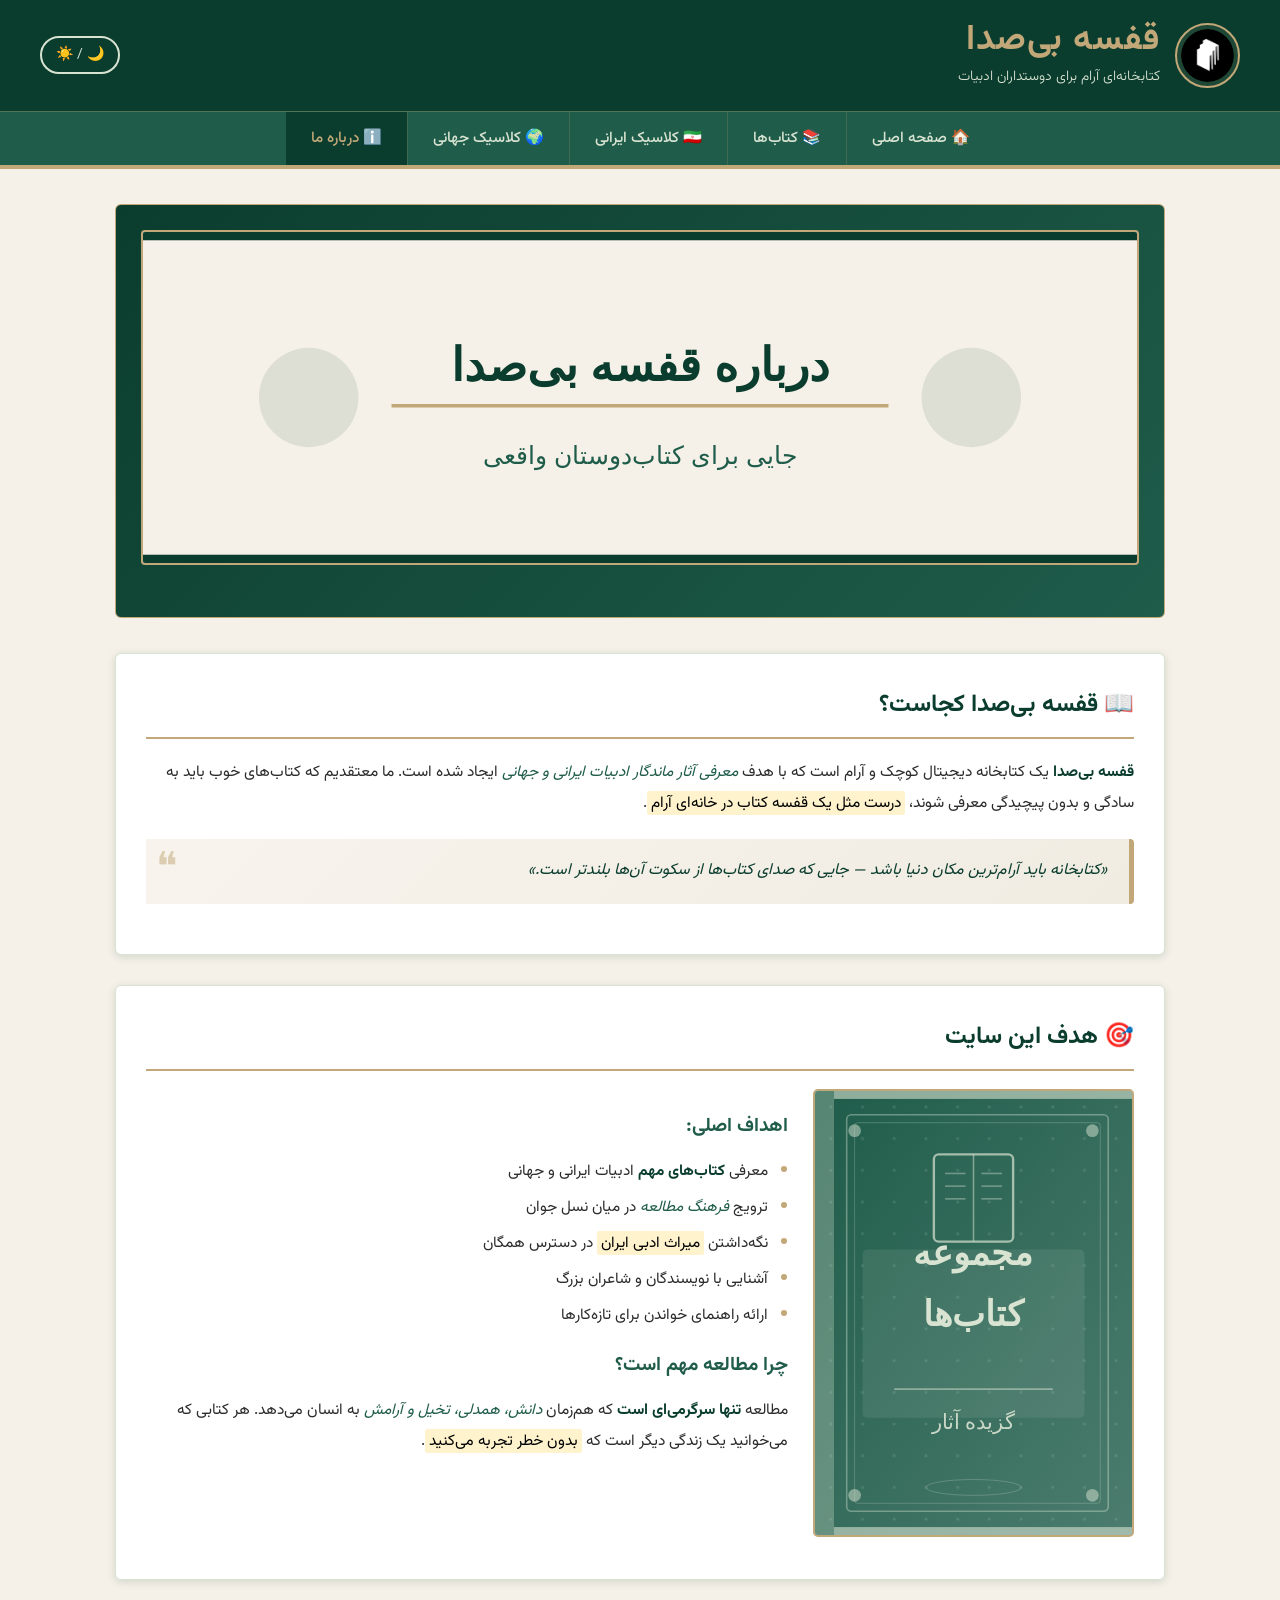
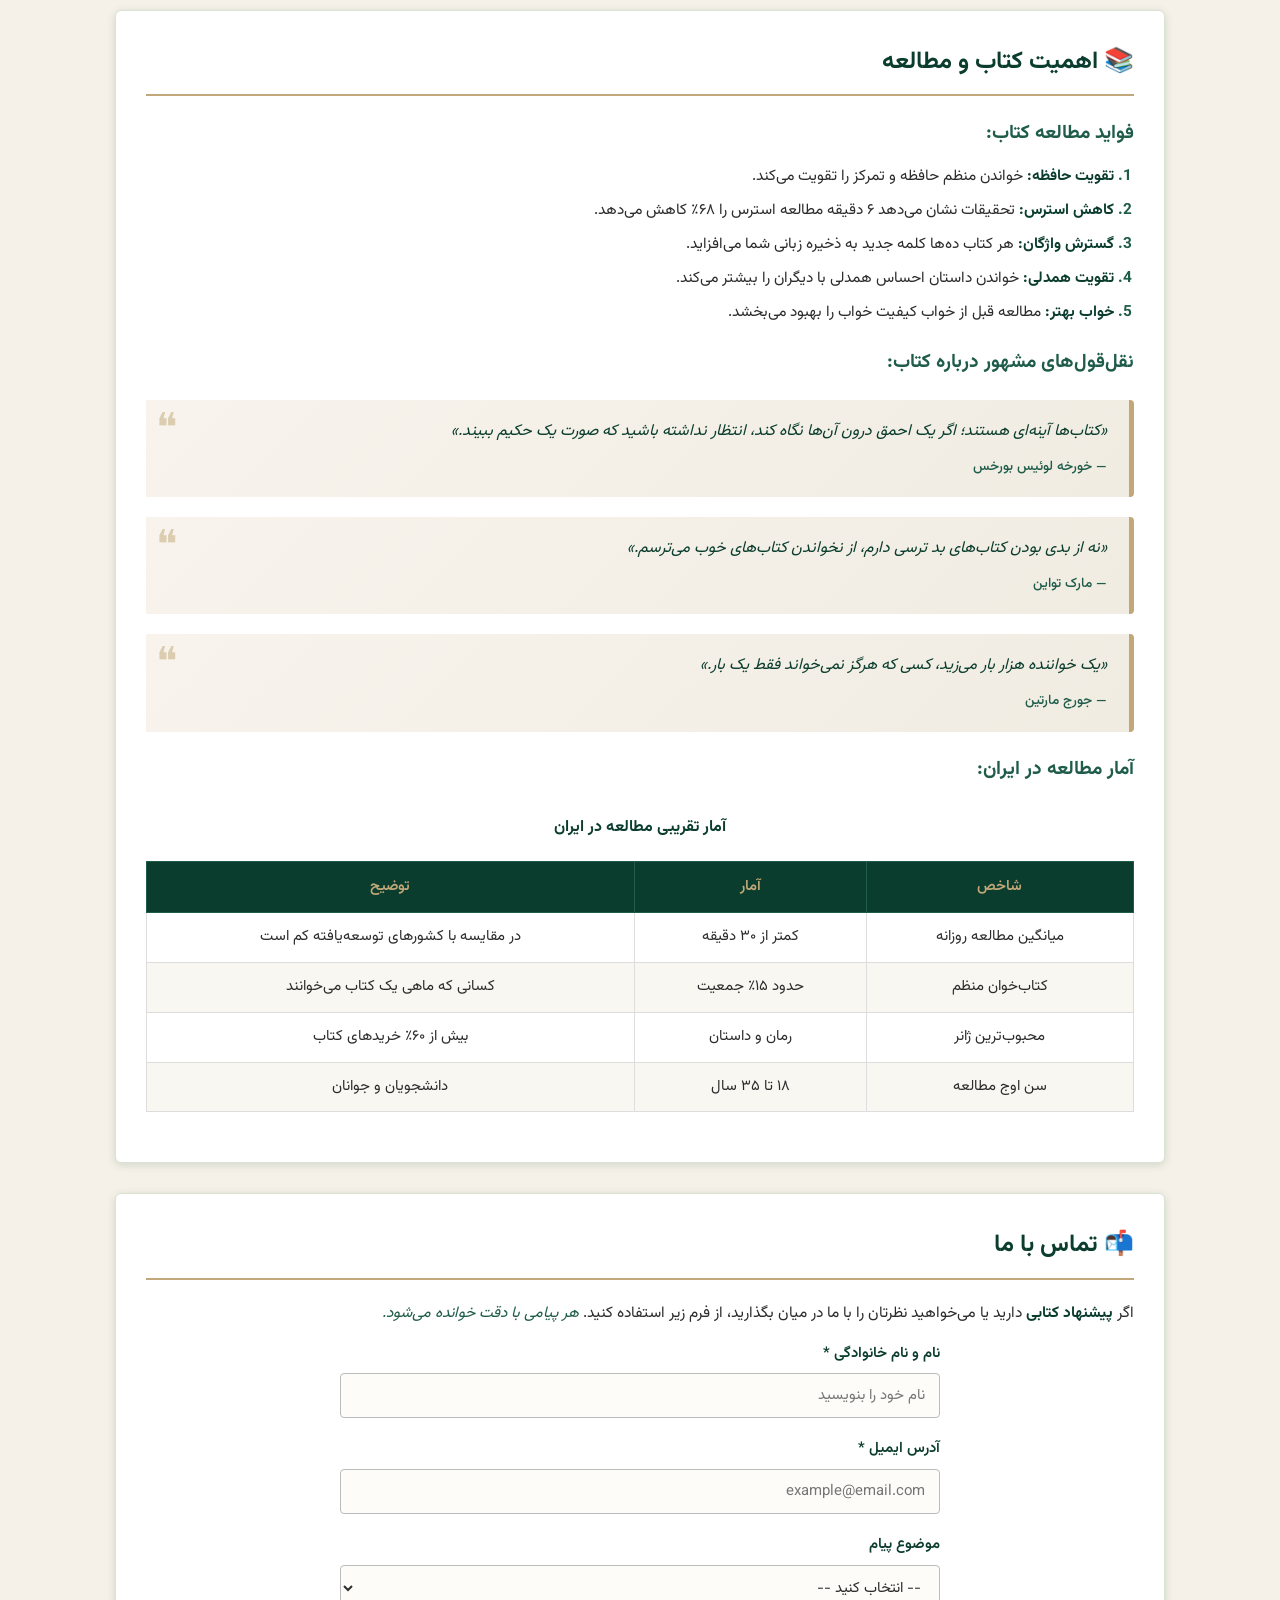
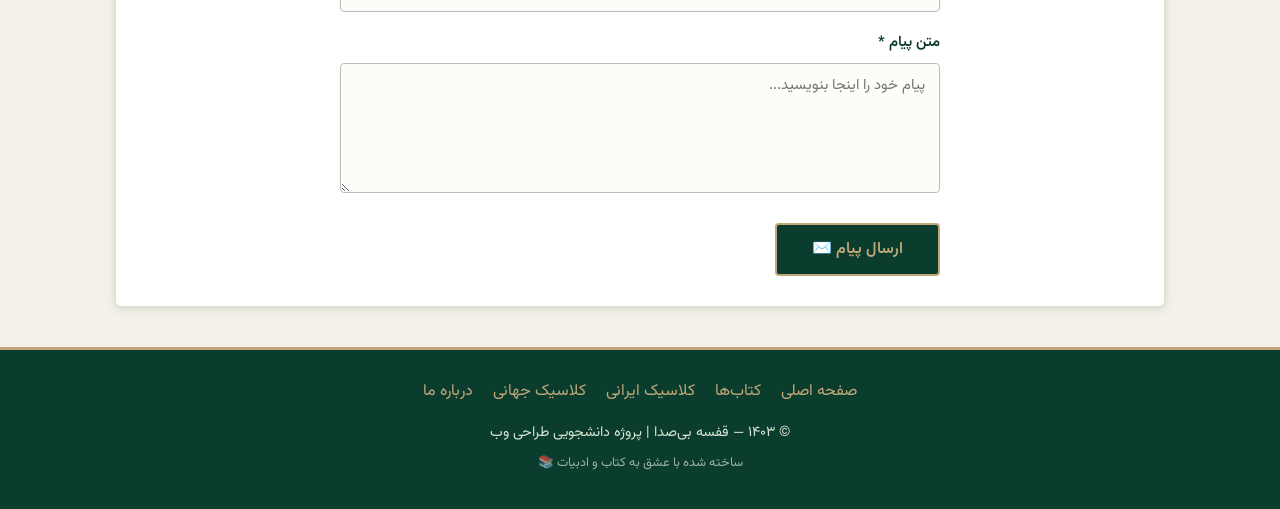
==== about.html @ 4849e629 "Add files via upload" ====
<!DOCTYPE html>
<html lang="fa" dir="rtl">
<head>
    <meta charset="UTF-8">
    <meta name="viewport" content="width=device-width, initial-scale=1.0">
    <title>قفسه بی‌صدا - درباره ما</title>
    <link rel="stylesheet" href="style.css">
</head>
<body>

<!-- ==================== هدر ==================== -->
<header>
    <div class="header-top">
        <a href="index.html" class="logo-area">
            <img src="images/library_main.png" alt="لوگو قفسه بی‌صدا" class="logo-img">
            <div class="site-title-area">
                <h1>قفسه بی‌صدا</h1>
                <p>کتابخانه‌ای آرام برای دوستداران ادبیات</p>
            </div>
        </a>
      <button class="theme-btn" onclick="toggleTheme()">🌙 / ☀️</button>
    </div>
    <nav>
        <ul>
            <li><a href="index.html">🏠 صفحه اصلی</a></li>
            <li><a href="books.html">📚 کتاب‌ها</a></li>
            <li><a href="iranian-classics.html">🇮🇷 کلاسیک ایرانی</a></li>
            <li><a href="world-classics.html">🌍 کلاسیک جهانی</a></li>
            <li><a href="about.html" class="active">ℹ️ درباره ما</a></li>
        </ul>
    </nav>
</header>

<!-- ==================== محتوا ==================== -->
<main>

    <!-- بنر -->
    <div class="page-banner">
        <img src="images/about_banner.svg" alt="درباره قفسه بی‌صدا" title="درباره ما" class="img-library">
    </div>

    <!-- درباره سایت -->
    <div class="section">
        <h2>📖 قفسه بی‌صدا کجاست؟</h2>

        <p>
            <strong>قفسه بی‌صدا</strong> یک کتابخانه دیجیتال کوچک و آرام است که با هدف
            <em>معرفی آثار ماندگار ادبیات ایرانی و جهانی</em> ایجاد شده است.
            ما معتقدیم که کتاب‌های خوب باید به سادگی و بدون پیچیدگی معرفی شوند،
            <mark>درست مثل یک قفسه کتاب در خانه‌ای آرام</mark>.
        </p>

   

        <blockquote>
            «کتابخانه باید آرام‌ترین مکان دنیا باشد — جایی که صدای کتاب‌ها
            از سکوت آن‌ها بلندتر است.»
            
        </blockquote>
    </div>

    <!-- تصویر و مشخصات -->
    <div class="section">
        <h2>🎯 هدف این سایت</h2>

        <div style="display:flex; gap:25px; align-items:flex-start; flex-wrap:wrap;">
            <div style="flex:1; min-width:220px;">
                <img src="images/books_pile.svg" alt="مجموعه کتاب‌ها" style="width:100%; border:2px solid #C2A878; border-radius:5px;">
            </div>
            <div style="flex:2; min-width:280px;">
                <h3>اهداف اصلی:</h3>
                <ul class="styled-list">
                    <li>معرفی <strong>کتاب‌های مهم</strong> ادبیات ایرانی و جهانی</li>
                    <li>ترویج <em>فرهنگ مطالعه</em> در میان نسل جوان</li>
                    <li>نگه‌داشتن <mark>میراث ادبی ایران</mark> در دسترس همگان</li>
                    <li>آشنایی با نویسندگان و شاعران بزرگ</li>
                    <li>ارائه راهنمای خواندن برای تازه‌کارها</li>
                </ul>

                <h3>چرا مطالعه مهم است؟</h3>
                <p>
                    مطالعه <strong>تنها سرگرمی‌ای است</strong> که هم‌زمان
                    <em>دانش، همدلی، تخیل و آرامش</em> به انسان می‌دهد.
                    هر کتابی که می‌خوانید یک زندگی دیگر است که
                    <mark>بدون خطر تجربه می‌کنید</mark>.
                </p>
            </div>
        </div>
    </div>

    <!-- اهمیت کتاب -->
    <div class="section">
        <h2>📚 اهمیت کتاب و مطالعه</h2>

        <h3>فواید مطالعه کتاب:</h3>
        <ol class="styled-list">
            <li><strong>تقویت حافظه:</strong> خواندن منظم حافظه و تمرکز را تقویت می‌کند.</li>
            <li><strong>کاهش استرس:</strong> تحقیقات نشان می‌دهد ۶ دقیقه مطالعه استرس را ۶۸٪ کاهش می‌دهد.</li>
            <li><strong>گسترش واژگان:</strong> هر کتاب ده‌ها کلمه جدید به ذخیره زبانی شما می‌افزاید.</li>
            <li><strong>تقویت همدلی:</strong> خواندن داستان احساس همدلی با دیگران را بیشتر می‌کند.</li>
            <li><strong>خواب بهتر:</strong> مطالعه قبل از خواب کیفیت خواب را بهبود می‌بخشد.</li>
        </ol>

        <h3>نقل‌قول‌های مشهور درباره کتاب:</h3>

        <blockquote>
            «کتاب‌ها آینه‌ای هستند؛ اگر یک احمق درون آن‌ها نگاه کند،
            انتظار نداشته باشید که صورت یک حکیم ببیند.»
            <cite>— خورخه لوئیس بورخس</cite>
        </blockquote>

        <blockquote>
            «نه از بدی بودن کتاب‌های بد ترسی دارم،
            از نخواندن کتاب‌های خوب می‌ترسم.»
            <cite>— مارک تواین</cite>
        </blockquote>

        <blockquote>
            «یک خواننده هزار بار می‌زید، کسی که هرگز نمی‌خواند فقط یک بار.»
            <cite>— جورج مارتین</cite>
        </blockquote>

        <h3>آمار مطالعه در ایران:</h3>
        <div class="table-wrap">
            <table>
                <caption>آمار تقریبی مطالعه در ایران</caption>
                <thead>
                    <tr>
                        <th>شاخص</th>
                        <th>آمار</th>
                        <th>توضیح</th>
                    </tr>
                </thead>
                <tbody>
                    <tr>
                        <td>میانگین مطالعه روزانه</td>
                        <td>کمتر از ۳۰ دقیقه</td>
                        <td>در مقایسه با کشورهای توسعه‌یافته کم است</td>
                    </tr>
                    <tr>
                        <td>کتاب‌خوان منظم</td>
                        <td>حدود ۱۵٪ جمعیت</td>
                        <td>کسانی که ماهی یک کتاب می‌خوانند</td>
                    </tr>
                    <tr>
                        <td>محبوب‌ترین ژانر</td>
                        <td>رمان و داستان</td>
                        <td>بیش از ۶۰٪ خریدهای کتاب</td>
                    </tr>
                    <tr>
                        <td>سن اوج مطالعه</td>
                        <td>۱۸ تا ۳۵ سال</td>
                        <td>دانشجویان و جوانان</td>
                    </tr>
                </tbody>
            </table>
        </div>
    </div>

    <!-- فرم تماس -->
    <div class="section">
        <h2>📬 تماس با ما</h2>
        <p>
            اگر <strong>پیشنهاد کتابی</strong> دارید یا می‌خواهید نظرتان را با ما در میان بگذارید،
            از فرم زیر استفاده کنید. <em>هر پیامی با دقت خوانده می‌شود.</em>
        </p>

        <div class="contact-form">
            <form id="contact-form" onsubmit="validateForm(event)">

                <div class="form-group">
                    <label for="name">نام و نام خانوادگی *</label>
                    <input type="text" id="name" name="name" placeholder="نام خود را بنویسید">
                </div>

                <div class="form-group">
                    <label for="email">آدرس ایمیل *</label>
                    <input type="email" id="email" name="email" placeholder="example@email.com">
                </div>

                <div class="form-group">
                    <label for="subject">موضوع پیام</label>
                    <select id="subject" name="subject">
                        <option value="">-- انتخاب کنید --</option>
                        <option value="suggest">پیشنهاد کتاب جدید</option>
                        <option value="feedback">نظر درباره سایت</option>
                        <option value="review">نقد و بررسی کتاب</option>
                        <option value="other">سایر موارد</option>
                    </select>
                </div>

                <div class="form-group">
                    <label for="message">متن پیام *</label>
                    <textarea id="message" name="message" placeholder="پیام خود را اینجا بنویسید..."></textarea>
                </div>

                <button type="submit" class="btn-submit">ارسال پیام ✉️</button>
            </form>
        </div>
    </div>

    <!-- مشخصات فنی پروژه -->
   
</main>

<footer>
    <ul class="footer-nav">
        <li><a href="index.html">صفحه اصلی</a></li>
        <li><a href="books.html">کتاب‌ها</a></li>
        <li><a href="iranian-classics.html">کلاسیک ایرانی</a></li>
        <li><a href="world-classics.html">کلاسیک جهانی</a></li>
        <li><a href="about.html">درباره ما</a></li>
    </ul>
    <p>© ۱۴۰۳ — قفسه بی‌صدا | پروژه دانشجویی طراحی وب</p>
    <p style="font-size:0.8rem; opacity:0.7; margin-top:5px;">ساخته شده با عشق به کتاب و ادبیات 📚</p>
</footer>

<script src="script.js"></script>
</body>
</html>
---- style.css ----
/* ==========================================
   قفسه بی‌صدا - استایل اصلی
   ========================================== */

/* فونت فارسی */
@import url('https://fonts.googleapis.com/css2?family=Vazirmatn:wght@300;400;500;700&display=swap');

/* متغیرهای رنگی */
:root {
    --color-dark-green: #0B3D2E;
    --color-medium-green: #1F5C4A;
    --color-light-green: #D8E3D2;
    --color-cream: #F5F1E8;
    --color-gold: #C2A878;
    --color-white: #FFFFFF;
    --color-text: #2C2C2C;
    --color-text-light: #5A5A5A;
    --shadow: 0 2px 8px rgba(11, 61, 46, 0.15);
}

/* ریست پایه */
* {
    margin: 0;
    padding: 0;
    box-sizing: border-box;
}

/* پایه صفحه */
body {
    font-family: 'Vazirmatn', 'IRANSans', Tahoma, sans-serif;
    background-color: var(--color-cream);
    color: var(--color-text);
    direction: rtl;
    text-align: right;
    line-height: 1.8;
    font-size: 16px;
}

/* ==========================================
   هدر
   ========================================== */

header {
    background-color: var(--color-dark-green);
    color: var(--color-white);
    padding: 0;
    border-bottom: 4px solid var(--color-gold);
}

.header-top {
    display: flex;
    align-items: center;
    justify-content: space-between;
    padding: 20px 40px;
    flex-wrap: wrap;
    gap: 15px;
}

.logo-area {
    display: flex;
    align-items: center;
    gap: 15px;
    text-decoration: none;
    color: inherit;
}

.logo-img {
    width: 65px;
    height: 65px;
    border-radius: 50%;
    border: 2px solid var(--color-gold);
    padding: 4px;
    background: rgba(194, 168, 120, 0.1);
}

.site-title-area h1 {
    font-family: 'Vazirmatn', serif;
    font-size: 2.2rem;
    color: var(--color-gold);
    font-weight: 700;
    letter-spacing: 1px;
    line-height: 1.2;
}

.site-title-area p {
    font-size: 0.88rem;
    color: var(--color-light-green);
    margin-top: 3px;
    font-weight: 300;
}

/* ==========================================
   ناوبری
   ========================================== */

nav {
    background-color: var(--color-medium-green);
    border-top: 1px solid rgba(194, 168, 120, 0.3);
}

nav ul {
    list-style: none;
    display: flex;
    justify-content: center;
    flex-wrap: wrap;
    padding: 0;
    margin: 0;
}

nav ul li a {
    display: block;
    color: var(--color-light-green);
    text-decoration: none;
    padding: 13px 25px;
    font-size: 0.95rem;
    font-weight: 500;
    transition: background-color 0.2s, color 0.2s;
    border-left: 1px solid rgba(194, 168, 120, 0.2);
}

nav ul li:last-child a {
    border-left: none;
}

nav ul li a:hover,
nav ul li a.active {
    background-color: var(--color-dark-green);
    color: var(--color-gold);
}

/* ==========================================
   محتوای اصلی
   ========================================== */

main {
    max-width: 1100px;
    margin: 35px auto;
    padding: 0 25px;
}

/* ==========================================
   بنر بالای صفحه
   ========================================== */

.page-banner {
    text-align: center;
    margin-bottom: 35px;
    padding: 25px;
    background: linear-gradient(135deg, var(--color-dark-green), var(--color-medium-green));
    border-radius: 6px;
    border: 1px solid var(--color-gold);
}

.page-banner img {
    max-width: 100%;
    border-radius: 4px;
}

.page-banner h2 {
    color: var(--color-gold);
    font-size: 1.9rem;
    margin-bottom: 8px;
}

.page-banner p {
    color: var(--color-light-green);
    font-size: 1rem;
}

/* ==========================================
   بخش‌های محتوا
   ========================================== */

.section {
    background-color: var(--color-white);
    border: 1px solid var(--color-light-green);
    border-radius: 6px;
    padding: 30px;
    margin-bottom: 30px;
    box-shadow: var(--shadow);
}

.section h2 {
    color: var(--color-dark-green);
    font-size: 1.5rem;
    margin-bottom: 18px;
    padding-bottom: 10px;
    border-bottom: 2px solid var(--color-gold);
}

.section h3 {
    color: var(--color-medium-green);
    font-size: 1.2rem;
    margin-bottom: 12px;
    margin-top: 20px;
}

.section p {
    color: var(--color-text);
    margin-bottom: 12px;
    font-size: 0.97rem;
    line-height: 2;
}

/* ==========================================
   تصاویر
   ========================================== */

.img-book {
    width: 140px;
    height: 195px;
    object-fit: cover;
    border: 2px solid var(--color-gold);
    border-radius: 4px;
    box-shadow: 3px 3px 10px rgba(11, 61, 46, 0.2);
    transition: transform 0.2s;
}

.img-book:hover {
    transform: translateY(-4px);
}

.img-library {
    width: 100%;
    border-radius: 5px;
    border: 2px solid var(--color-gold);
    margin-bottom: 15px;
}

.books-showcase {
    display: flex;
    flex-wrap: wrap;
    gap: 18px;
    justify-content: center;
    margin: 20px 0;
}

.books-showcase figure {
    text-align: center;
    width: 140px;
}

.books-showcase figcaption {
    font-size: 0.82rem;
    color: var(--color-medium-green);
    margin-top: 6px;
    font-weight: 500;
}

/* ==========================================
   نقل قول
   ========================================== */

blockquote {
    background: linear-gradient(135deg, #f8f4ed, #f0ece2);
    border-right: 5px solid var(--color-gold);
    border-left: none;
    padding: 18px 22px 18px 18px;
    margin: 20px 0;
    font-style: italic;
    color: var(--color-dark-green);
    border-radius: 0 4px 4px 0;
    position: relative;
}

blockquote::before {
    content: '❝';
    font-size: 2.5rem;
    color: var(--color-gold);
    opacity: 0.5;
    position: absolute;
    top: -5px;
    left: 10px;
    font-style: normal;
}

blockquote cite {
    display: block;
    margin-top: 8px;
    font-size: 0.85rem;
    color: var(--color-medium-green);
    font-style: normal;
    font-weight: 500;
}

q {
    color: var(--color-dark-green);
    font-style: italic;
    font-weight: 500;
}

q::before { content: '«'; }
q::after  { content: '»'; }

/* ==========================================
   لیست‌ها
   ========================================== */

.styled-list {
    padding-right: 20px;
    margin: 12px 0;
}

.styled-list li {
    margin-bottom: 8px;
    font-size: 0.96rem;
    line-height: 1.7;
    position: relative;
}

ul.styled-list li::marker {
    color: var(--color-gold);
    font-size: 1.1rem;
}

ol.styled-list li::marker {
    color: var(--color-medium-green);
    font-weight: 700;
}

/* ==========================================
   جداول
   ========================================== */

.table-wrap {
    overflow-x: auto;
    margin: 20px 0;
}

table {
    width: 100%;
    border-collapse: collapse;
    font-size: 0.93rem;
}

table caption {
    font-size: 1rem;
    font-weight: 700;
    color: var(--color-dark-green);
    margin-bottom: 10px;
    text-align: center;
    padding: 8px;
}

thead {
    background-color: var(--color-dark-green);
    color: var(--color-gold);
}

thead th {
    padding: 12px 16px;
    text-align: center;
    font-weight: 600;
    font-size: 0.92rem;
    border: 1px solid var(--color-medium-green);
}

tbody tr {
    background-color: var(--color-white);
    transition: background-color 0.15s;
}

tbody tr:nth-child(even) {
    background-color: #f9f7f2;
}

tbody tr:hover {
    background-color: var(--color-light-green);
}

tbody td {
    padding: 11px 16px;
    text-align: center;
    border: 1px solid #ddd;
    color: var(--color-text);
}

tfoot {
    background-color: var(--color-light-green);
}

tfoot td {
    padding: 10px 16px;
    font-size: 0.85rem;
    color: var(--color-medium-green);
    text-align: center;
    font-style: italic;
}

/* ==========================================
   کارت کتاب
   ========================================== */

.books-grid {
    display: grid;
    grid-template-columns: repeat(auto-fill, minmax(230px, 1fr));
    gap: 25px;
    margin: 20px 0;
}

.book-card {
    background: var(--color-white);
    border: 1px solid var(--color-light-green);
    border-radius: 6px;
    padding: 20px;
    text-align: center;
    box-shadow: var(--shadow);
    transition: transform 0.2s, box-shadow 0.2s;
}

.book-card:hover {
    transform: translateY(-5px);
    box-shadow: 0 6px 18px rgba(11, 61, 46, 0.2);
}

.book-card img {
    width: 110px;
    height: 155px;
    object-fit: cover;
    border: 2px solid var(--color-gold);
    border-radius: 3px;
    margin-bottom: 12px;
}

.book-card h3 {
    color: var(--color-dark-green);
    font-size: 1rem;
    margin-bottom: 5px;
    margin-top: 0;
}

.book-card .author {
    color: var(--color-medium-green);
    font-size: 0.85rem;
    margin-bottom: 8px;
    font-style: italic;
}

.book-card .desc {
    font-size: 0.83rem;
    color: var(--color-text-light);
    line-height: 1.7;
    text-align: right;
}

.book-card .genre {
    display: inline-block;
    background: var(--color-light-green);
    color: var(--color-dark-green);
    font-size: 0.75rem;
    padding: 2px 10px;
    border-radius: 10px;
    margin-top: 8px;
    font-weight: 500;
}

/* ==========================================
   تگ‌های متنی
   ========================================== */

strong { color: var(--color-dark-green); }
em { color: var(--color-medium-green); font-style: italic; }
mark { background-color: #fff3cd; padding: 0 4px; border-radius: 2px; }
del { color: #999; }
ins { text-decoration: underline; color: var(--color-medium-green); text-decoration-color: var(--color-gold); }
abbr { border-bottom: 1px dotted var(--color-gold); cursor: help; }

/* ==========================================
   فرم
   ========================================== */

.contact-form {
    max-width: 600px;
    margin: 0 auto;
}

.form-group {
    margin-bottom: 18px;
}

.form-group label {
    display: block;
    font-weight: 600;
    color: var(--color-dark-green);
    margin-bottom: 6px;
    font-size: 0.93rem;
}

.form-group input[type="text"],
.form-group input[type="email"],
.form-group select,
.form-group textarea {
    width: 100%;
    padding: 10px 14px;
    border: 1px solid #bbb;
    border-radius: 4px;
    font-family: 'Vazirmatn', Tahoma, sans-serif;
    font-size: 0.93rem;
    background: #fdfcf9;
    color: var(--color-text);
    direction: rtl;
    transition: border-color 0.2s;
}

.form-group input:focus,
.form-group select:focus,
.form-group textarea:focus {
    outline: none;
    border-color: var(--color-medium-green);
    box-shadow: 0 0 0 3px rgba(31, 92, 74, 0.1);
}

.form-group textarea {
    height: 130px;
    resize: vertical;
}

.btn-submit {
    background-color: var(--color-dark-green);
    color: var(--color-gold);
    padding: 12px 35px;
    border: 2px solid var(--color-gold);
    border-radius: 4px;
    font-family: 'Vazirmatn', Tahoma, sans-serif;
    font-size: 1rem;
    font-weight: 600;
    cursor: pointer;
    transition: background-color 0.2s, color 0.2s;
}

.btn-submit:hover {
    background-color: var(--color-gold);
    color: var(--color-dark-green);
}

/* ==========================================
   دکمه تغییر رنگ (JS)
   ========================================== */

.btn-theme {
    background-color: var(--color-medium-green);
    color: var(--color-cream);
    padding: 9px 22px;
    border: 1px solid var(--color-gold);
    border-radius: 4px;
    font-family: 'Vazirmatn', Tahoma, sans-serif;
    font-size: 0.9rem;
    cursor: pointer;
    transition: background-color 0.2s;
}

.btn-theme:hover {
    background-color: var(--color-gold);
    color: var(--color-dark-green);
}

/* ==========================================
   بخش ویژه کتاب ایرانی / جهانی
   ========================================== */

.book-detail {
    display: flex;
    gap: 22px;
    align-items: flex-start;
    padding: 22px 0;
    border-bottom: 1px solid var(--color-light-green);
}

.book-detail:last-child {
    border-bottom: none;
}

.book-detail img {
    width: 120px;
    height: 168px;
    flex-shrink: 0;
    border: 2px solid var(--color-gold);
    border-radius: 3px;
    box-shadow: 3px 3px 10px rgba(11, 61, 46, 0.2);
}

.book-detail-info {
    flex: 1;
}

.book-detail-info h3 {
    color: var(--color-dark-green);
    font-size: 1.2rem;
    margin-bottom: 5px;
    margin-top: 0;
}

.book-detail-info .meta {
    font-size: 0.85rem;
    color: var(--color-medium-green);
    margin-bottom: 10px;
}

/* ==========================================
   فوتر
   ========================================== */

footer {
    background-color: var(--color-dark-green);
    color: var(--color-light-green);
    text-align: center;
    padding: 28px 20px;
    border-top: 3px solid var(--color-gold);
    margin-top: 40px;
}

footer p {
    margin-bottom: 6px;
    font-size: 0.9rem;
}

footer a {
    color: var(--color-gold);
    text-decoration: none;
}

footer a:hover {
    text-decoration: underline;
}

.footer-nav {
    display: flex;
    justify-content: center;
    gap: 20px;
    flex-wrap: wrap;
    margin-bottom: 14px;
    list-style: none;
    padding: 0;
}

/* ==========================================
   ریسپانسیو
   ========================================== */

@media (max-width: 700px) {
    .header-top { padding: 15px 18px; }
    .site-title-area h1 { font-size: 1.6rem; }
    nav ul li a { padding: 10px 14px; font-size: 0.88rem; }
    main { padding: 0 14px; margin: 20px auto; }
    .books-grid { grid-template-columns: repeat(auto-fill, minmax(160px, 1fr)); gap: 15px; }
    .book-detail { flex-direction: column; align-items: center; }
    .book-detail img { width: 100px; height: 140px; }
    .section { padding: 18px; }
}
.dark {
    background-color: #1a1a1a;
    color: white;
}
.theme-btn {
    background: transparent;
    border: 2px solid #D8E3D2; /* کرم روشن هماهنگ با سبز زیتونی */
    color: #D8E3D2;
    padding: 6px 14px;
    border-radius: 20px;
    cursor: pointer;
    font-size: 14px;
    font-family: inherit;
    transition: 0.3s ease;
}

/* هاور */
.theme-btn:hover {
    background: #D8E3D2;
    color: #1F5C4A; /* سبز زیتونی */
    transform: scale(1.05);
}

/* حالت فعال (Dark Mode اگر خواستی) */
.dark .theme-btn {
    border-color: #C2A878;
    color: #C2A878;
}

.dark .theme-btn:hover {
    background: #C2A878;
    color: #0B3D2E;
}
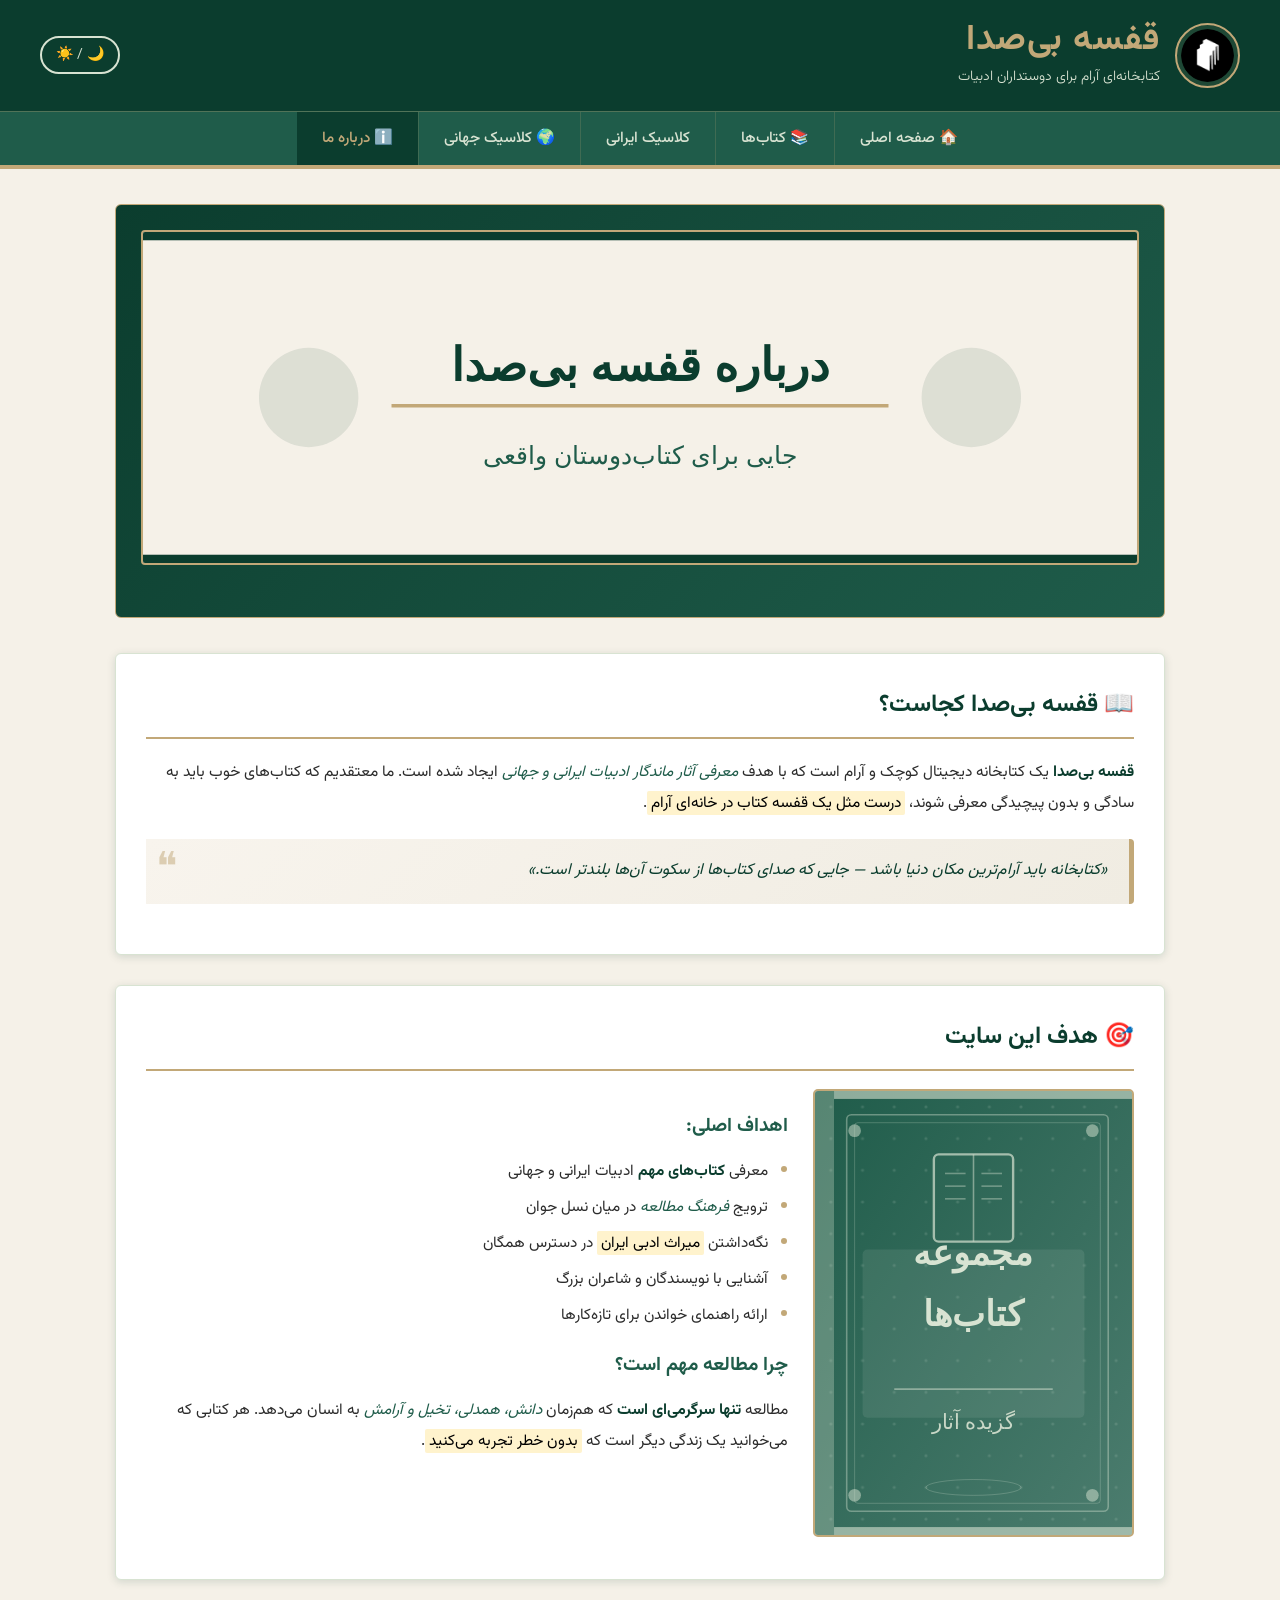
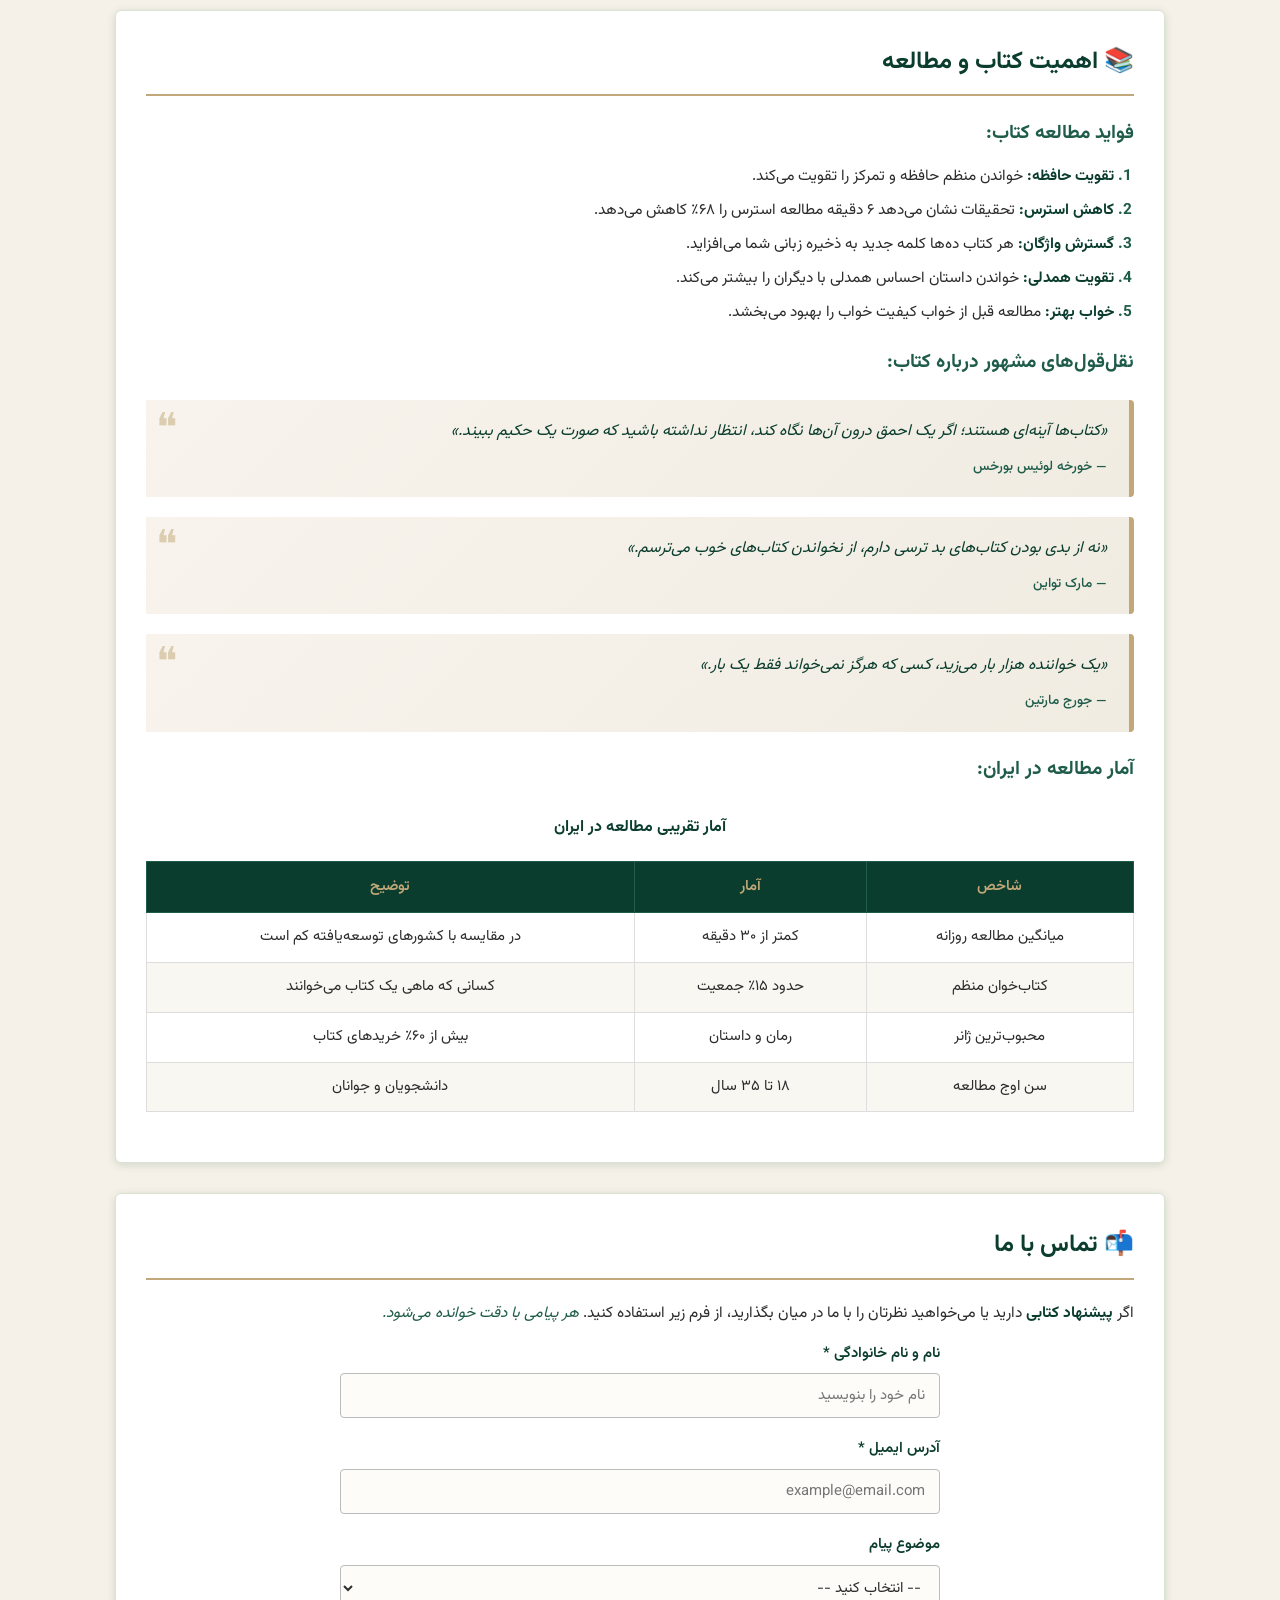
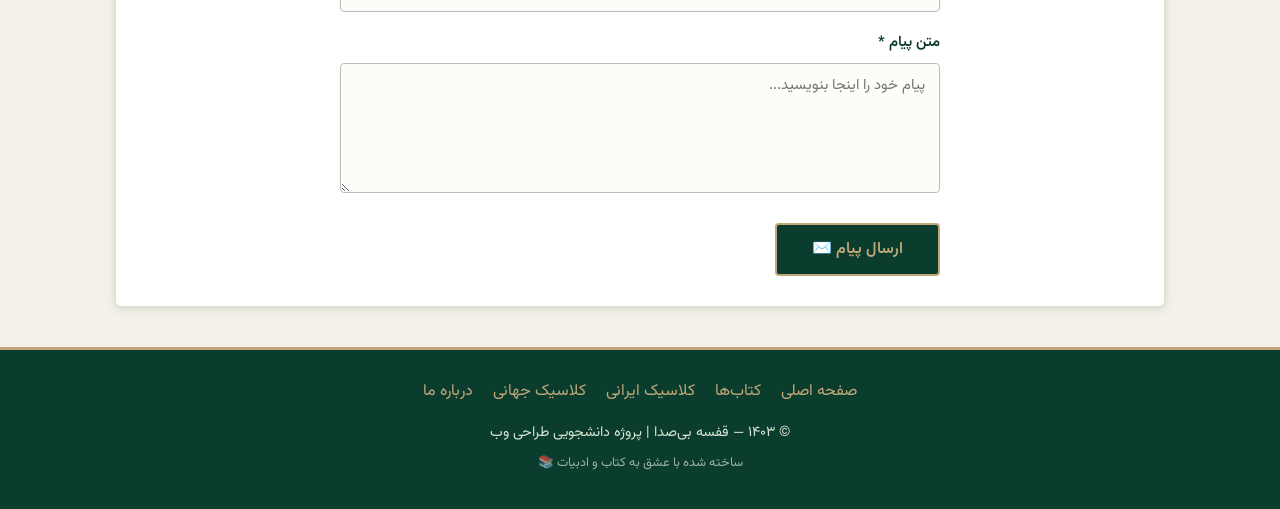
==== commit fe009d56: "Update about.html" ====
--- a/about.html
+++ b/about.html
@@ -24,7 +24,7 @@
         <ul>
             <li><a href="index.html">🏠 صفحه اصلی</a></li>
             <li><a href="books.html">📚 کتاب‌ها</a></li>
-            <li><a href="iranian-classics.html">🇮🇷 کلاسیک ایرانی</a></li>
+            <li><a href="iranian-classics.html">کلاسیک ایرانی</a></li>
             <li><a href="world-classics.html">🌍 کلاسیک جهانی</a></li>
             <li><a href="about.html" class="active">ℹ️ درباره ما</a></li>
         </ul>
